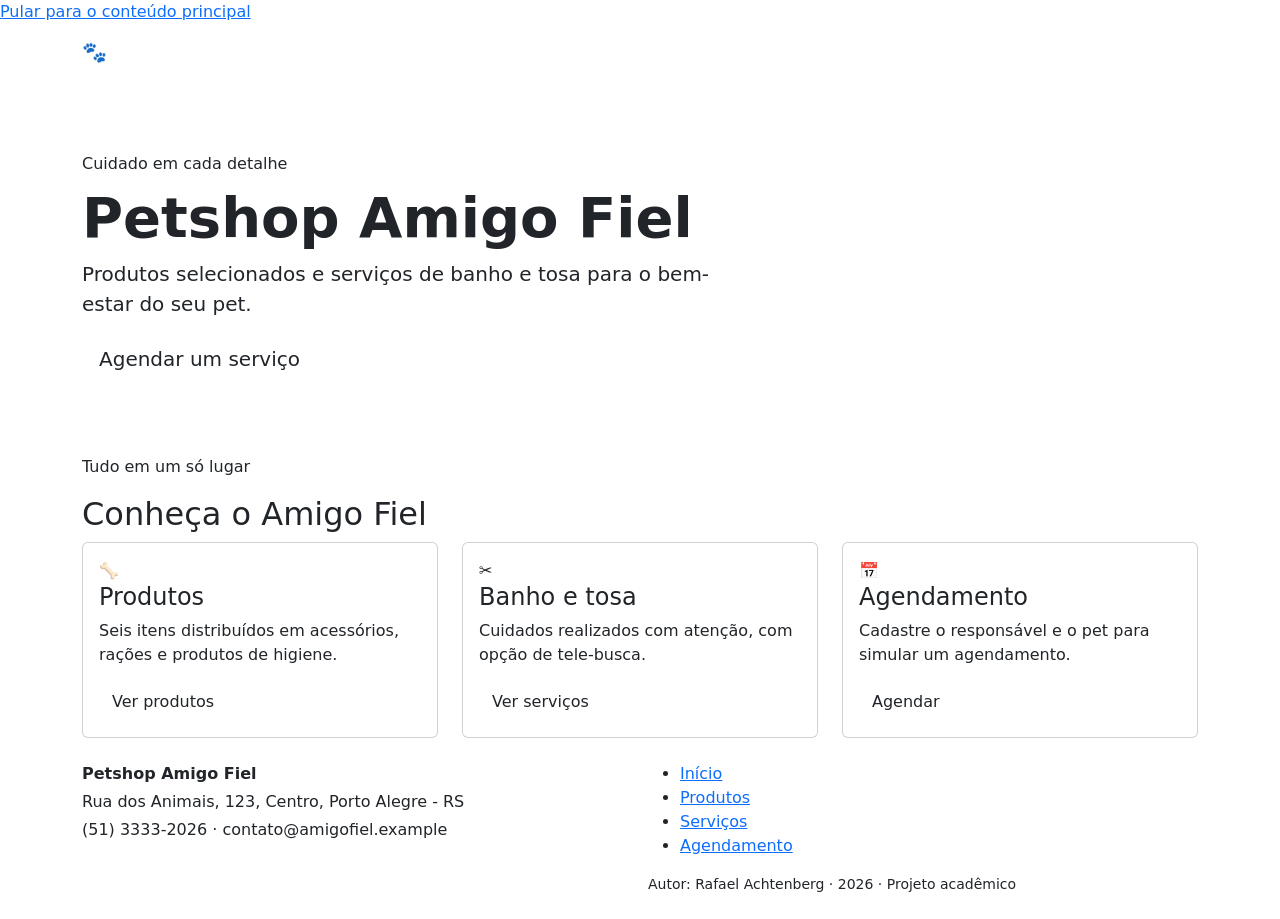
==== fundamentos-de-sistemas-web/fase-2-petshop/index.html @ 92da9399 "feat(fase-2): create project structure" ====
<!doctype html>
<html lang="pt-BR">
<head>
    <meta charset="utf-8">
    <meta name="viewport" content="width=device-width, initial-scale=1">
    <meta name="description" content="Produtos, banho, tosa e agendamento no Petshop Amigo Fiel.">
    <title>Início | Petshop Amigo Fiel</title>
    <link href="https://cdn.jsdelivr.net/npm/bootstrap@5.3.8/dist/css/bootstrap.min.css" rel="stylesheet" integrity="sha384-sRIl4kxILFvY47J16cr9ZwB07vP4J8+LH7qKQnuqkuIAvNWLzeN8tE5YBujZqJLB" crossorigin="anonymous">
    <link rel="stylesheet" href="css/estilos.css">
</head>
<body>
    <a class="skip-link" href="#conteudo-principal">Pular para o conteúdo principal</a>
    <header>
        <nav class="navbar navbar-expand-lg navbar-dark" aria-label="Navegação principal">
            <div class="container">
                <a class="navbar-brand" href="index.html">🐾 Amigo Fiel</a>
                <button class="navbar-toggler" type="button" data-bs-toggle="collapse" data-bs-target="#menuPrincipal" aria-controls="menuPrincipal" aria-expanded="false" aria-label="Abrir menu de navegação">
                    <span class="navbar-toggler-icon"></span>
                </button>
                <div class="collapse navbar-collapse" id="menuPrincipal">
                    <ul class="navbar-nav ms-auto">
                        <li class="nav-item"><a class="nav-link active" href="index.html" aria-current="page">Início</a></li>
                        <li class="nav-item"><a class="nav-link" href="produtos.html">Produtos</a></li>
                        <li class="nav-item"><a class="nav-link" href="servicos.html">Serviços</a></li>
                        <li class="nav-item"><a class="nav-link" href="agendamento.html">Agendamento</a></li>
                    </ul>
                </div>
            </div>
        </nav>
    </header>

    <main id="conteudo-principal">
        <section class="hero py-5" aria-labelledby="titulo-principal">
            <div class="container py-lg-4">
                <p class="eyebrow mb-2">Cuidado em cada detalhe</p>
                <h1 id="titulo-principal" class="display-4 fw-bold">Petshop Amigo Fiel</h1>
                <p class="lead col-lg-7">Produtos selecionados e serviços de banho e tosa para o bem-estar do seu pet.</p>
                <a class="btn btn-brand btn-lg" href="agendamento.html">Agendar um serviço</a>
            </div>
        </section>

        <section class="section-space" aria-labelledby="titulo-destaques">
            <div class="container">
                <div class="section-heading">
                    <p class="eyebrow">Tudo em um só lugar</p>
                    <h2 id="titulo-destaques">Conheça o Amigo Fiel</h2>
                </div>
                <div class="row g-4">
                    <div class="col-md-4">
                        <article class="card feature-card h-100">
                            <div class="card-body">
                                <span class="feature-icon" aria-hidden="true">🦴</span>
                                <h3 class="h4">Produtos</h3>
                                <p>Seis itens distribuídos em acessórios, rações e produtos de higiene.</p>
                                <a class="btn btn-outline-brand" href="produtos.html">Ver produtos</a>
                            </div>
                        </article>
                    </div>
                    <div class="col-md-4">
                        <article class="card feature-card h-100">
                            <div class="card-body">
                                <span class="feature-icon" aria-hidden="true">✂️</span>
                                <h3 class="h4">Banho e tosa</h3>
                                <p>Cuidados realizados com atenção, com opção de tele-busca.</p>
                                <a class="btn btn-outline-brand" href="servicos.html">Ver serviços</a>
                            </div>
                        </article>
                    </div>
                    <div class="col-md-4">
                        <article class="card feature-card h-100">
                            <div class="card-body">
                                <span class="feature-icon" aria-hidden="true">📅</span>
                                <h3 class="h4">Agendamento</h3>
                                <p>Cadastre o responsável e o pet para simular um agendamento.</p>
                                <a class="btn btn-outline-brand" href="agendamento.html">Agendar</a>
                            </div>
                        </article>
                    </div>
                </div>
            </div>
        </section>
    </main>

    <footer class="site-footer">
        <div class="container py-4">
            <div class="row g-3 align-items-start">
                <div class="col-lg-6">
                    <p class="fw-bold mb-1">Petshop Amigo Fiel</p>
                    <p class="mb-1">Rua dos Animais, 123, Centro, Porto Alegre - RS</p>
                    <p class="mb-0">(51) 3333-2026 · contato@amigofiel.example</p>
                </div>
                <div class="col-lg-6">
                    <nav aria-label="Navegação do rodapé">
                        <ul class="footer-links">
                            <li><a href="index.html">Início</a></li>
                            <li><a href="produtos.html">Produtos</a></li>
                            <li><a href="servicos.html">Serviços</a></li>
                            <li><a href="agendamento.html">Agendamento</a></li>
                        </ul>
                    </nav>
                    <p class="small mb-0">Autor: Rafael Achtenberg · 2026 · Projeto acadêmico</p>
                </div>
            </div>
        </div>
    </footer>

    <script src="https://cdn.jsdelivr.net/npm/bootstrap@5.3.8/dist/js/bootstrap.bundle.min.js" integrity="sha384-FKyoEForCGlyvwx9Hj09JcYn3nv7wiPVlz7YYwJrWVcXK/BmnVDxM+D2scQbITxI" crossorigin="anonymous"></script>
    <script src="js/script.js"></script>
</body>
</html>
---- fundamentos-de-sistemas-web/fase-2-petshop/css/estilos.css ----
/* Personalizações da Fase 2 serão mantidas neste arquivo. */
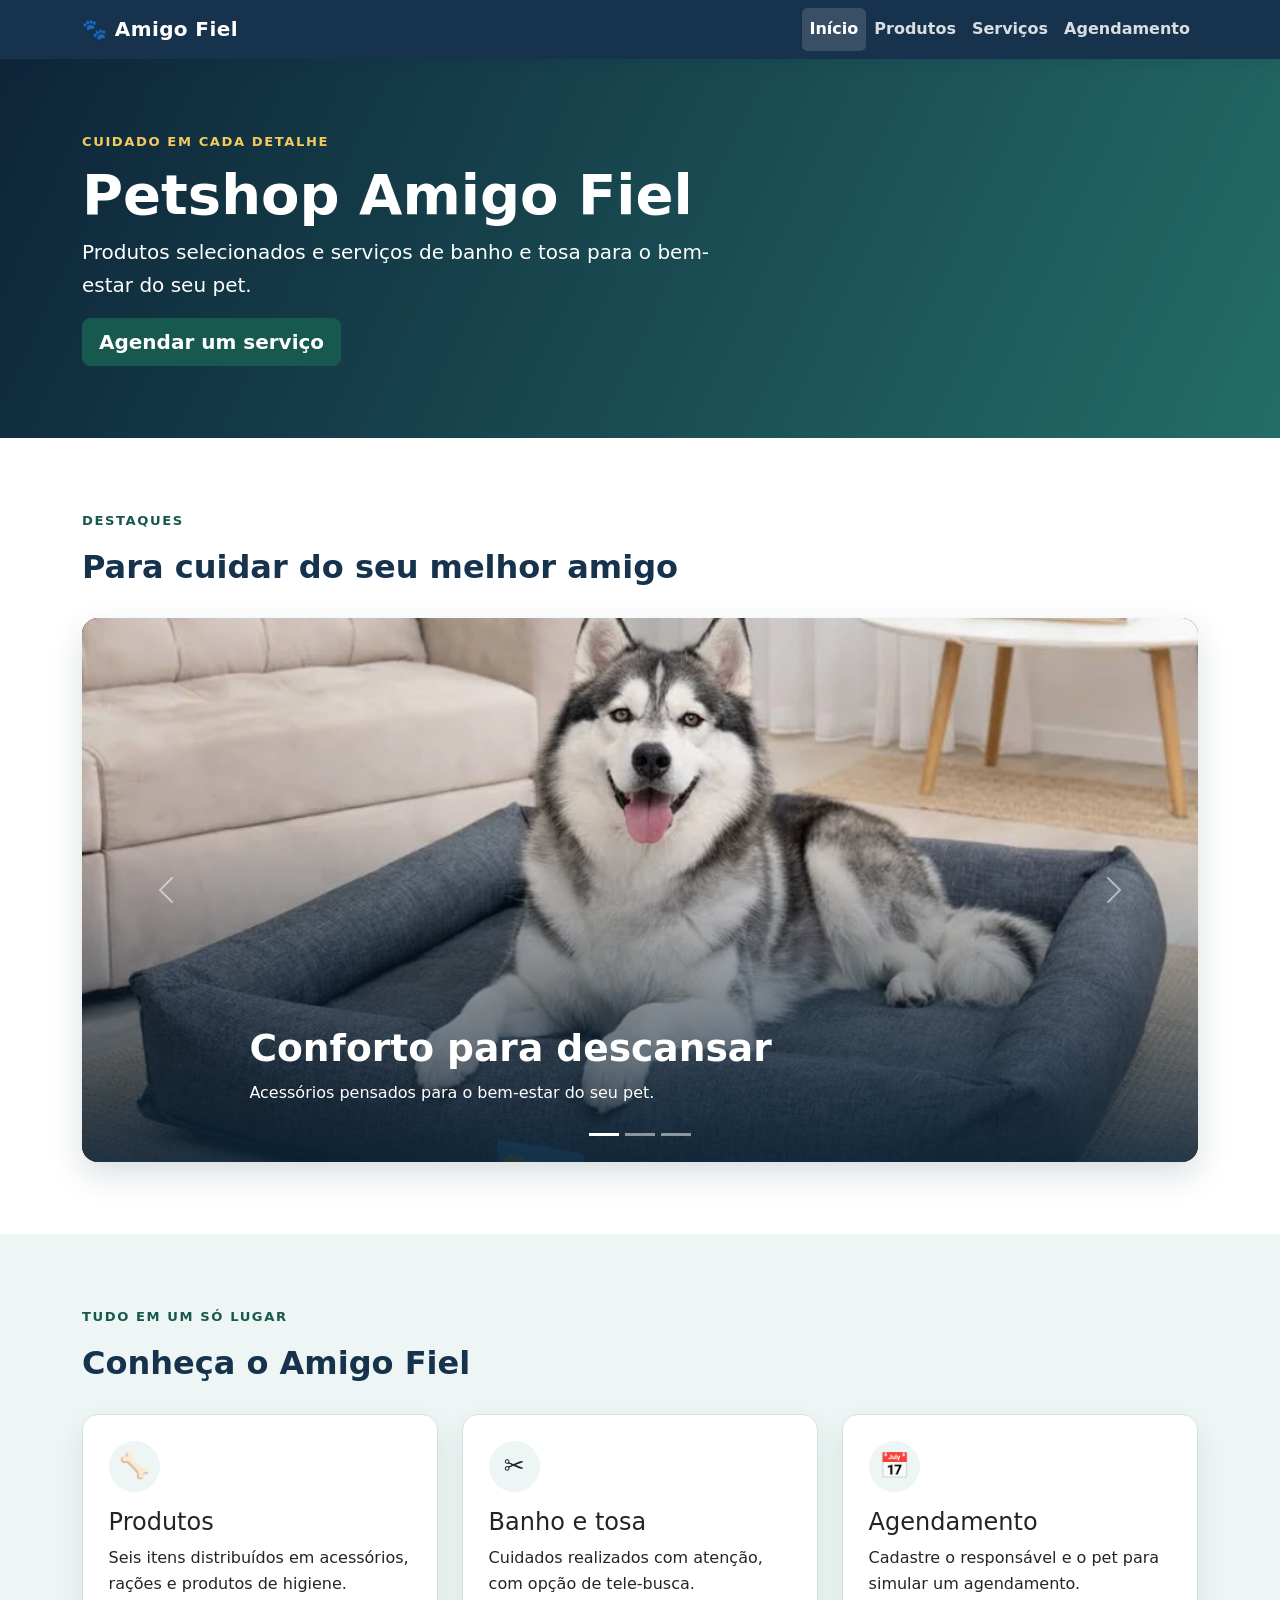
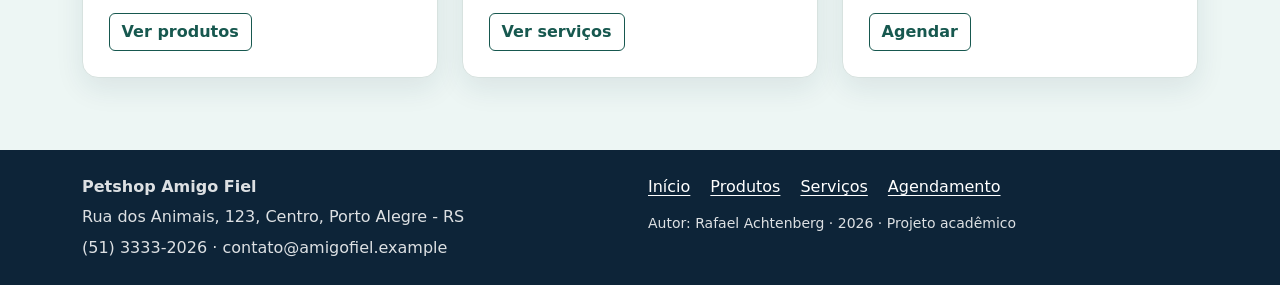
==== commit 0d7141b9: "feat(fase-2): add homepage carousel" ====
--- a/fundamentos-de-sistemas-web/fase-2-petshop/index.html
+++ b/fundamentos-de-sistemas-web/fase-2-petshop/index.html
@@ -39,7 +39,54 @@
             </div>
         </section>
 
-        <section class="section-space" aria-labelledby="titulo-destaques">
+        <section class="section-space" aria-labelledby="titulo-carrossel">
+            <div class="container">
+                <div class="section-heading">
+                    <p class="eyebrow">Destaques</p>
+                    <h2 id="titulo-carrossel">Para cuidar do seu melhor amigo</h2>
+                </div>
+                <div id="carrosselPetshop" class="carousel slide carousel-fade" data-bs-ride="carousel">
+                    <div class="carousel-indicators">
+                        <button type="button" data-bs-target="#carrosselPetshop" data-bs-slide-to="0" class="active" aria-current="true" aria-label="Exibir destaque 1"></button>
+                        <button type="button" data-bs-target="#carrosselPetshop" data-bs-slide-to="1" aria-label="Exibir destaque 2"></button>
+                        <button type="button" data-bs-target="#carrosselPetshop" data-bs-slide-to="2" aria-label="Exibir destaque 3"></button>
+                    </div>
+                    <div class="carousel-inner">
+                        <div class="carousel-item active">
+                            <img src="imagens/cama-cachorro.webp" class="d-block w-100" alt="Cachorro husky descansando em uma cama cinza acolchoada">
+                            <div class="carousel-caption">
+                                <h3>Conforto para descansar</h3>
+                                <p>Acessórios pensados para o bem-estar do seu pet.</p>
+                            </div>
+                        </div>
+                        <div class="carousel-item">
+                            <img src="imagens/tapete-higienico.webp" class="d-block w-100" alt="Cachorro labrador deitado entre tapetes higiênicos azuis">
+                            <div class="carousel-caption">
+                                <h3>Higiene no dia a dia</h3>
+                                <p>Produtos que ajudam a manter o ambiente limpo e organizado.</p>
+                            </div>
+                        </div>
+                        <div class="carousel-item">
+                            <img src="imagens/fraldas-pets.png" class="d-block w-100" alt="Dois cães pequenos usando fraldas próprias para pets">
+                            <div class="carousel-caption">
+                                <h3>Cuidado em todas as fases</h3>
+                                <p>Soluções práticas para necessidades especiais.</p>
+                            </div>
+                        </div>
+                    </div>
+                    <button class="carousel-control-prev" type="button" data-bs-target="#carrosselPetshop" data-bs-slide="prev">
+                        <span class="carousel-control-prev-icon" aria-hidden="true"></span>
+                        <span class="visually-hidden">Destaque anterior</span>
+                    </button>
+                    <button class="carousel-control-next" type="button" data-bs-target="#carrosselPetshop" data-bs-slide="next">
+                        <span class="carousel-control-next-icon" aria-hidden="true"></span>
+                        <span class="visually-hidden">Próximo destaque</span>
+                    </button>
+                </div>
+            </div>
+        </section>
+
+        <section class="section-space section-tint" aria-labelledby="titulo-destaques">
             <div class="container">
                 <div class="section-heading">
                     <p class="eyebrow">Tudo em um só lugar</p>
--- a/fundamentos-de-sistemas-web/fase-2-petshop/css/estilos.css
+++ b/fundamentos-de-sistemas-web/fase-2-petshop/css/estilos.css
@@ -1 +1,321 @@
-/* Personalizações da Fase 2 serão mantidas neste arquivo. */
+:root {
+    --brand-navy: #17324d;
+    --brand-navy-dark: #0d2438;
+    --brand-teal: #26766c;
+    --brand-teal-dark: #17584f;
+    --brand-gold: #f4c95d;
+    --brand-cream: #fffaf0;
+    --brand-mist: #edf6f4;
+    --text-main: #24313d;
+    --border-soft: #d7e2df;
+}
+
+body {
+    color: var(--text-main);
+    background-color: #fff;
+    font-family: system-ui, -apple-system, "Segoe UI", sans-serif;
+    line-height: 1.65;
+}
+
+a {
+    text-underline-offset: 0.2em;
+}
+
+.skip-link {
+    position: fixed;
+    top: 0.75rem;
+    left: 0.75rem;
+    z-index: 1100;
+    padding: 0.65rem 1rem;
+    color: #fff;
+    background: var(--brand-navy-dark);
+    border-radius: 0.4rem;
+    transform: translateY(-180%);
+}
+
+.skip-link:focus {
+    transform: translateY(0);
+}
+
+.navbar {
+    background: var(--brand-navy);
+    box-shadow: 0 0.2rem 1rem rgb(13 36 56 / 14%);
+}
+
+.navbar-brand {
+    font-size: 1.25rem;
+    font-weight: 800;
+    letter-spacing: 0.02em;
+}
+
+.navbar .nav-link {
+    color: rgb(255 255 255 / 84%);
+    font-weight: 650;
+    border-radius: 0.35rem;
+}
+
+.navbar .nav-link:hover,
+.navbar .nav-link:focus-visible,
+.navbar .nav-link.active {
+    color: #fff;
+    background-color: rgb(255 255 255 / 14%);
+}
+
+.hero {
+    color: #fff;
+    background:
+        linear-gradient(115deg, rgb(13 36 56 / 95%), rgb(38 118 108 / 86%)),
+        var(--brand-navy);
+}
+
+.eyebrow {
+    color: var(--brand-teal-dark);
+    font-size: 0.82rem;
+    font-weight: 800;
+    letter-spacing: 0.12em;
+    text-transform: uppercase;
+}
+
+.hero .eyebrow,
+.page-header .eyebrow {
+    color: var(--brand-gold);
+}
+
+.page-header {
+    padding-block: 3.5rem;
+    color: #fff;
+    background:
+        radial-gradient(circle at 85% 20%, rgb(244 201 93 / 25%), transparent 20rem),
+        linear-gradient(120deg, var(--brand-navy-dark), var(--brand-teal));
+}
+
+.page-header h1 {
+    font-weight: 800;
+}
+
+.section-space {
+    padding-block: 4.5rem;
+}
+
+.section-tint {
+    background: var(--brand-mist);
+}
+
+.section-heading {
+    max-width: 45rem;
+    margin-bottom: 2rem;
+}
+
+.section-heading h2 {
+    color: var(--brand-navy);
+    font-weight: 800;
+}
+
+.carousel {
+    overflow: hidden;
+    background: var(--brand-navy-dark);
+    border-radius: 1rem;
+    box-shadow: 0 0.8rem 2rem rgb(23 50 77 / 16%);
+}
+
+.carousel-item img {
+    height: clamp(22rem, 54vw, 34rem);
+    object-fit: cover;
+}
+
+.carousel-item::after {
+    position: absolute;
+    inset: 0;
+    content: "";
+    background: linear-gradient(0deg, rgb(13 36 56 / 88%), transparent 62%);
+}
+
+.carousel-caption {
+    z-index: 1;
+    text-align: left;
+}
+
+.carousel-caption h3 {
+    font-size: clamp(1.5rem, 4vw, 2.35rem);
+    font-weight: 800;
+}
+
+.card {
+    border-color: var(--border-soft);
+    border-radius: 1rem;
+}
+
+.feature-card,
+.product-card,
+.service-card {
+    overflow: hidden;
+    box-shadow: 0 0.65rem 1.8rem rgb(23 50 77 / 9%);
+    transition: transform 180ms ease, box-shadow 180ms ease;
+}
+
+.feature-card:hover,
+.product-card:hover,
+.service-card:hover {
+    transform: translateY(-0.2rem);
+    box-shadow: 0 0.9rem 2rem rgb(23 50 77 / 14%);
+}
+
+.feature-card .card-body {
+    padding: 1.6rem;
+}
+
+.feature-icon,
+.service-icon {
+    display: inline-grid;
+    width: 3.2rem;
+    height: 3.2rem;
+    margin-bottom: 1rem;
+    place-items: center;
+    background: var(--brand-mist);
+    border-radius: 50%;
+    font-size: 1.55rem;
+}
+
+.product-card .card-img-top {
+    width: 100%;
+    height: 19rem;
+    object-fit: cover;
+    background: #fff;
+}
+
+.product-card .product-contain {
+    object-fit: contain;
+    padding: 1rem;
+}
+
+.product-card .card-body {
+    padding: 1.5rem;
+}
+
+.price {
+    color: var(--brand-teal-dark);
+    font-size: 1.35rem;
+    font-weight: 800;
+}
+
+.price-list {
+    padding: 0;
+    margin: 1.5rem 0;
+    list-style: none;
+}
+
+.price-list li {
+    display: flex;
+    gap: 1rem;
+    justify-content: space-between;
+    padding-block: 0.75rem;
+    border-bottom: 1px solid var(--border-soft);
+}
+
+.price-list strong {
+    color: var(--brand-teal-dark);
+    white-space: nowrap;
+}
+
+.step-card {
+    height: 100%;
+    padding: 1.5rem;
+    background: #fff;
+    border: 1px solid var(--border-soft);
+    border-radius: 0.85rem;
+}
+
+.step-card > span {
+    display: inline-grid;
+    width: 2.25rem;
+    height: 2.25rem;
+    margin-bottom: 1rem;
+    place-items: center;
+    color: #fff;
+    background: var(--brand-teal-dark);
+    border-radius: 50%;
+    font-weight: 800;
+}
+
+.btn-brand {
+    color: #fff;
+    background-color: var(--brand-teal-dark);
+    border-color: var(--brand-teal-dark);
+    font-weight: 700;
+}
+
+.btn-brand:hover,
+.btn-brand:focus-visible {
+    color: var(--brand-navy-dark);
+    background-color: var(--brand-gold);
+    border-color: var(--brand-gold);
+}
+
+.btn-outline-brand {
+    color: var(--brand-teal-dark);
+    border-color: var(--brand-teal-dark);
+    font-weight: 700;
+}
+
+.btn-outline-brand:hover,
+.btn-outline-brand:focus-visible {
+    color: #fff;
+    background-color: var(--brand-teal-dark);
+    border-color: var(--brand-teal-dark);
+}
+
+.form-shell {
+    padding: clamp(1.25rem, 4vw, 2.5rem);
+    background: #fff;
+    border: 1px solid var(--border-soft);
+    border-radius: 1rem;
+    box-shadow: 0 0.8rem 2rem rgb(23 50 77 / 10%);
+}
+
+.site-footer {
+    color: rgb(255 255 255 / 86%);
+    background: var(--brand-navy-dark);
+}
+
+.footer-links {
+    display: flex;
+    flex-wrap: wrap;
+    gap: 0.75rem 1.25rem;
+    padding: 0;
+    margin: 0 0 0.75rem;
+    list-style: none;
+}
+
+.footer-links a {
+    color: #fff;
+}
+
+:focus-visible {
+    outline: 3px solid #f2b705;
+    outline-offset: 3px;
+}
+
+@media (prefers-reduced-motion: reduce) {
+    *,
+    *::before,
+    *::after {
+        scroll-behavior: auto !important;
+        transition-duration: 0.01ms !important;
+    }
+}
+
+@media (max-width: 575.98px) {
+    .section-space {
+        padding-block: 3rem;
+    }
+
+    .product-card .card-img-top {
+        height: 16rem;
+    }
+
+    .price-list li {
+        align-items: flex-start;
+        flex-direction: column;
+        gap: 0.15rem;
+    }
+}
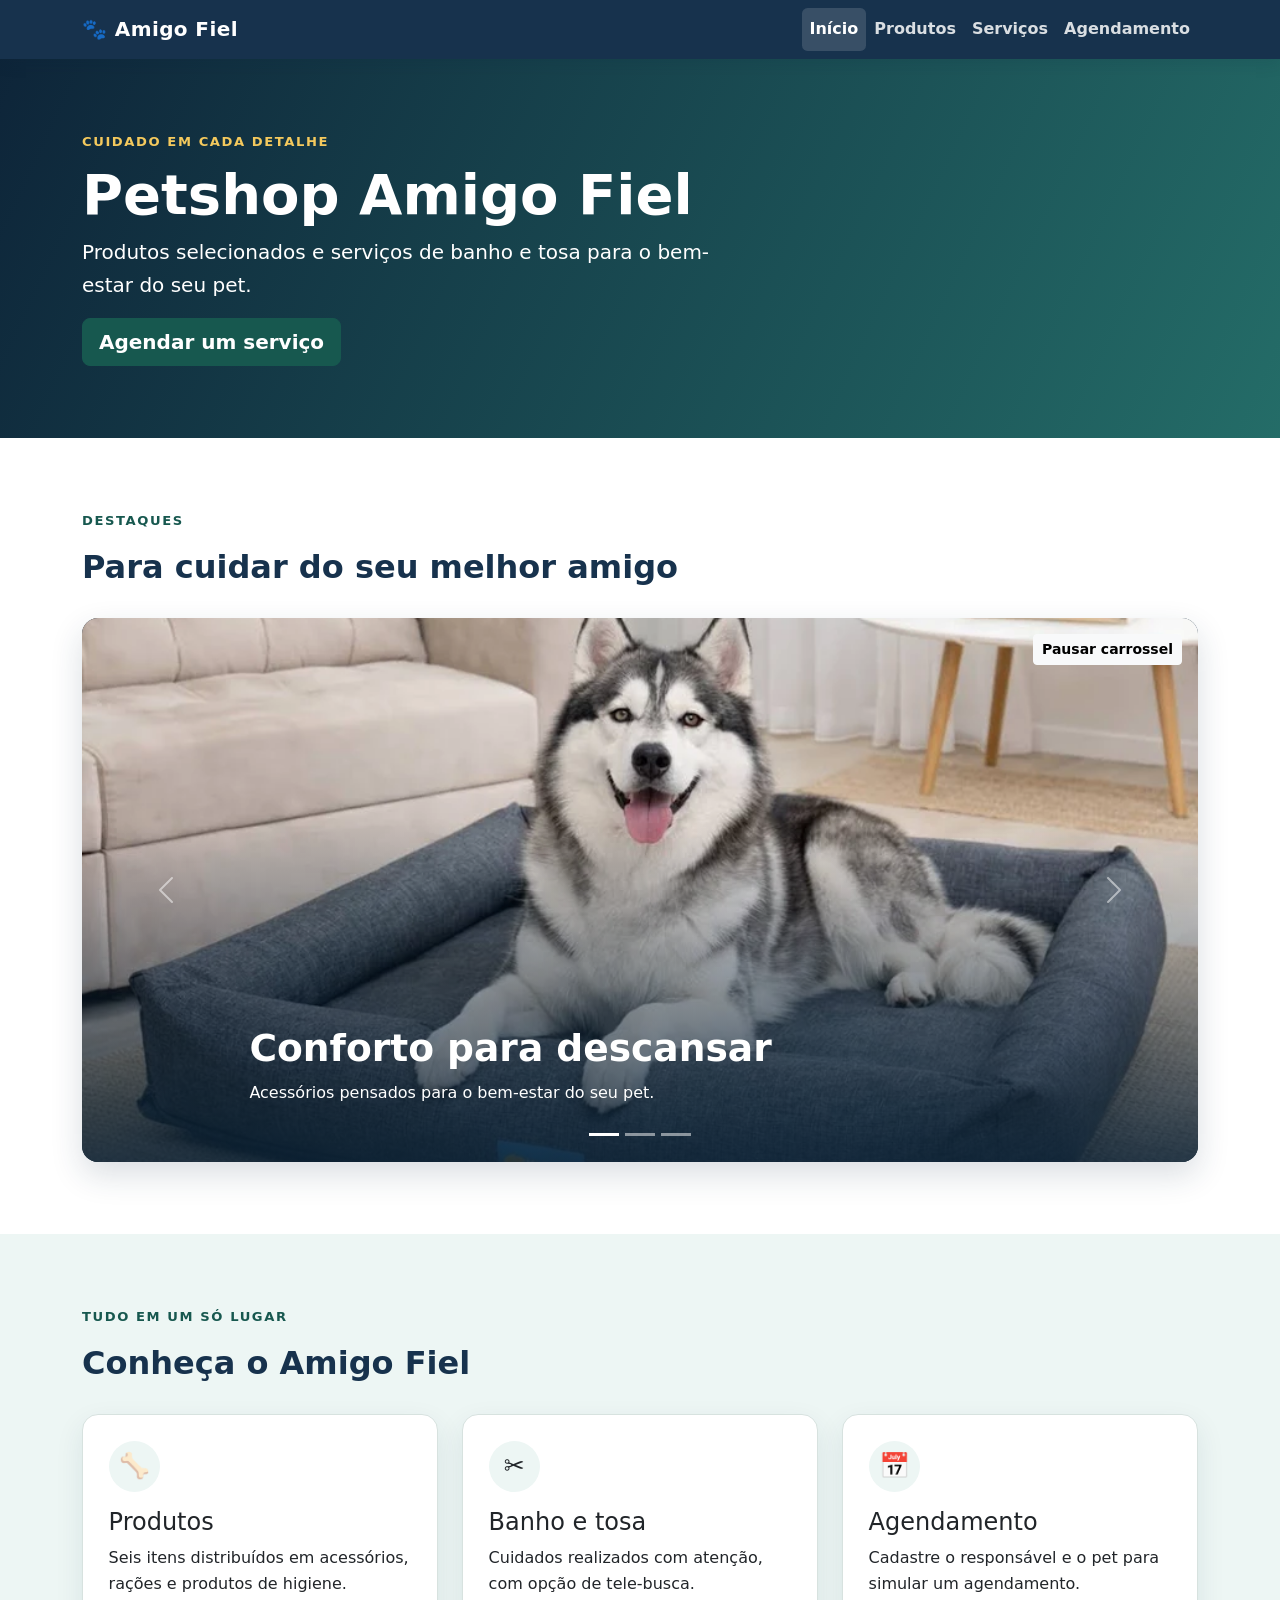
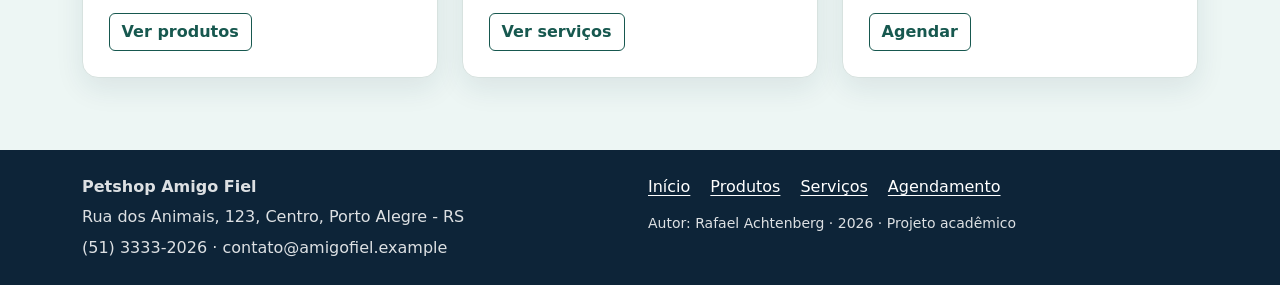
==== commit d1d51152: "a11y(fase-2): improve navigation and carousel controls" ====
--- a/fundamentos-de-sistemas-web/fase-2-petshop/index.html
+++ b/fundamentos-de-sistemas-web/fase-2-petshop/index.html
@@ -13,7 +13,7 @@
     <header>
         <nav class="navbar navbar-expand-lg navbar-dark" aria-label="Navegação principal">
             <div class="container">
-                <a class="navbar-brand" href="index.html">🐾 Amigo Fiel</a>
+                <a class="navbar-brand" href="index.html" aria-label="Petshop Amigo Fiel, página inicial"><span aria-hidden="true">🐾</span> Amigo Fiel</a>
                 <button class="navbar-toggler" type="button" data-bs-toggle="collapse" data-bs-target="#menuPrincipal" aria-controls="menuPrincipal" aria-expanded="false" aria-label="Abrir menu de navegação">
                     <span class="navbar-toggler-icon"></span>
                 </button>
@@ -81,6 +81,9 @@
                     <button class="carousel-control-next" type="button" data-bs-target="#carrosselPetshop" data-bs-slide="next">
                         <span class="carousel-control-next-icon" aria-hidden="true"></span>
                         <span class="visually-hidden">Próximo destaque</span>
+                    </button>
+                    <button id="controleCarrossel" class="carousel-pause btn btn-light btn-sm" type="button" aria-controls="carrosselPetshop" aria-pressed="false">
+                        Pausar carrossel
                     </button>
                 </div>
             </div>
--- a/fundamentos-de-sistemas-web/fase-2-petshop/css/estilos.css
+++ b/fundamentos-de-sistemas-web/fase-2-petshop/css/estilos.css
@@ -140,6 +140,14 @@
     font-weight: 800;
 }
 
+.carousel-pause {
+    position: absolute;
+    top: 1rem;
+    right: 1rem;
+    z-index: 2;
+    font-weight: 700;
+}
+
 .card {
     border-color: var(--border-soft);
     border-radius: 1rem;
@@ -272,6 +280,65 @@
     box-shadow: 0 0.8rem 2rem rgb(23 50 77 / 10%);
 }
 
+.current-time {
+    padding: 0.75rem 1rem;
+    color: var(--brand-navy-dark);
+    background: var(--brand-mist);
+    border-left: 0.3rem solid var(--brand-teal-dark);
+}
+
+.form-section {
+    padding: 0;
+    margin: 2.5rem 0;
+    border: 0;
+}
+
+.form-section > legend {
+    padding-bottom: 0.55rem;
+    margin-bottom: 1.25rem;
+    color: var(--brand-navy);
+    border-bottom: 2px solid var(--brand-gold);
+    font-size: 1.35rem;
+    font-weight: 800;
+}
+
+.choice-group {
+    padding: 0;
+    border: 0;
+}
+
+.form-label,
+.choice-group > legend {
+    font-weight: 700;
+}
+
+.form-control:focus,
+.form-select:focus,
+.form-check-input:focus {
+    border-color: var(--brand-teal);
+    box-shadow: 0 0 0 0.25rem rgb(38 118 108 / 22%);
+}
+
+.was-validated .choice-group:has(input:invalid) > .invalid-feedback {
+    display: block;
+}
+
+.modality-message {
+    padding: 0.85rem 1rem;
+    margin: 0;
+    background: var(--brand-cream);
+    border: 1px solid #e3c76c;
+    border-radius: 0.5rem;
+}
+
+.result-box {
+    padding: 1.25rem;
+    color: var(--brand-navy-dark);
+    background: #e5f5ed;
+    border: 2px solid #2e7d5a;
+    border-radius: 0.75rem;
+}
+
 .site-footer {
     color: rgb(255 255 255 / 86%);
     background: var(--brand-navy-dark);
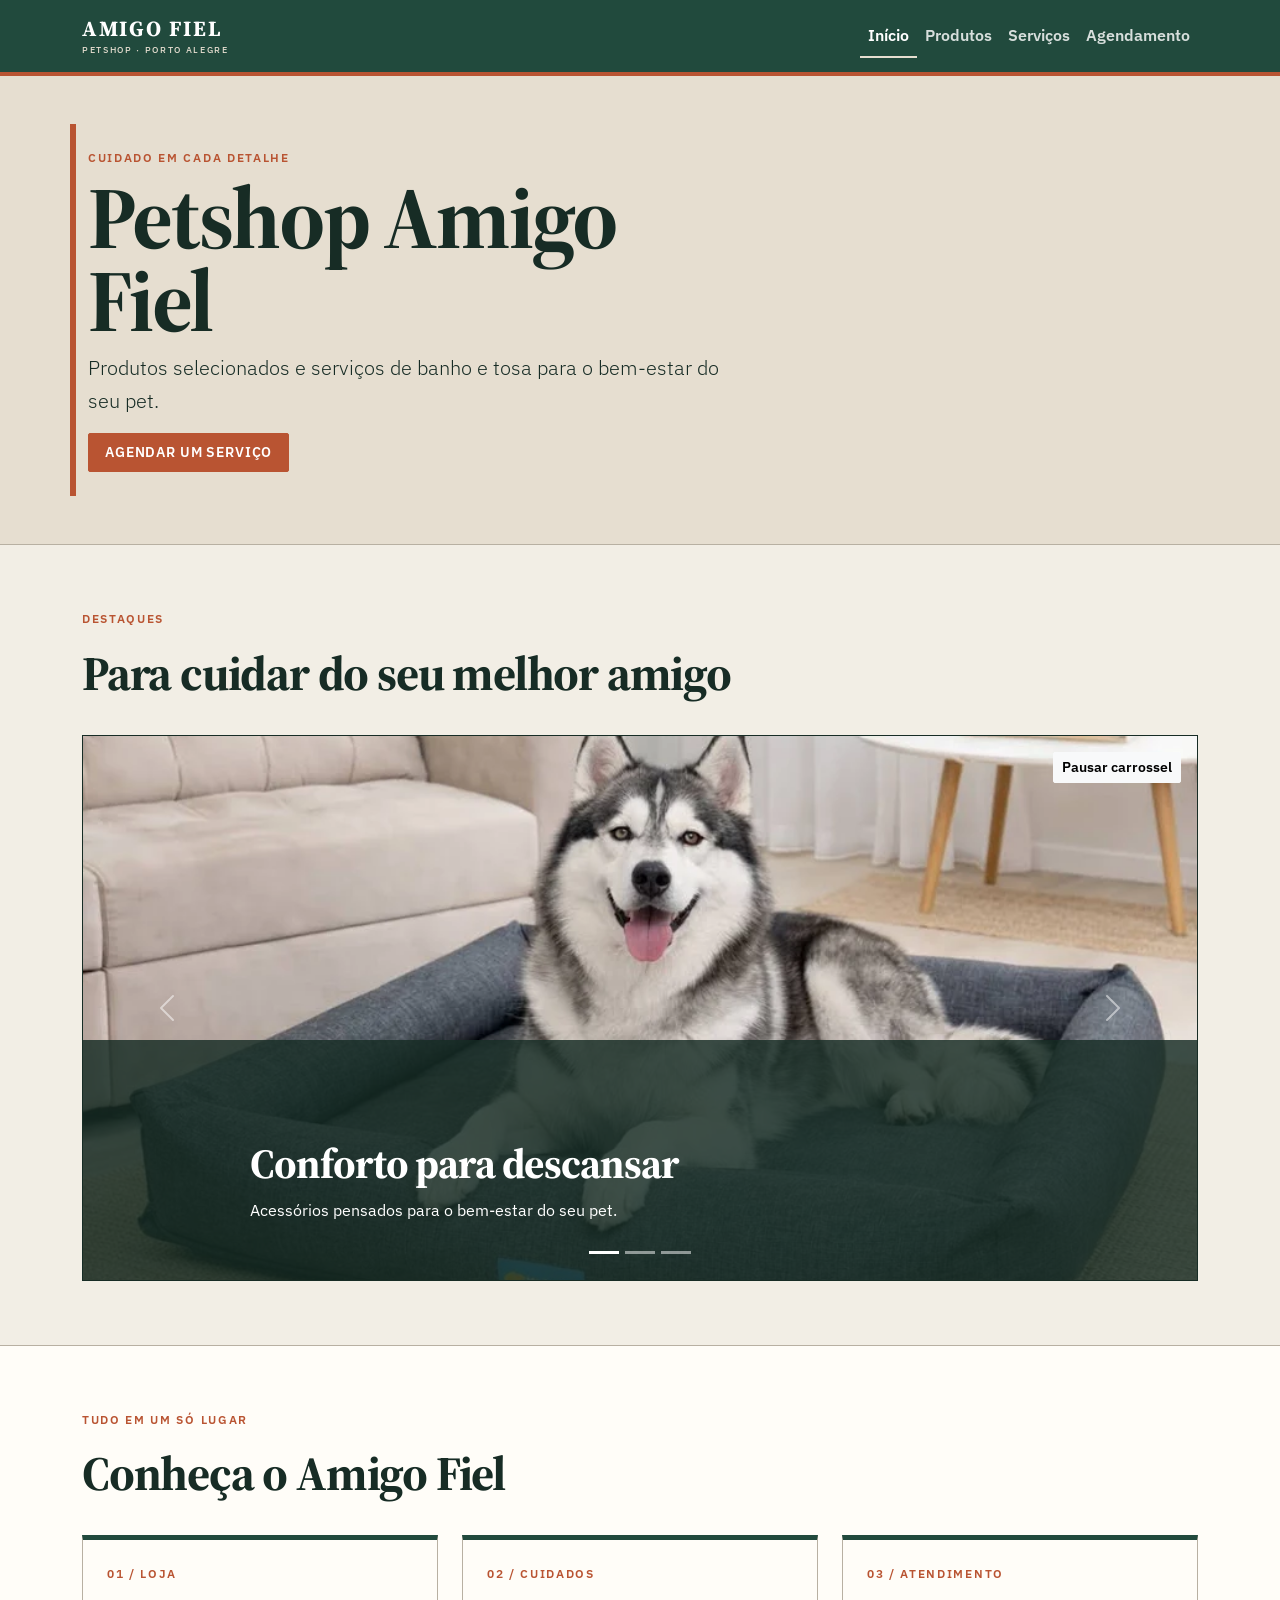
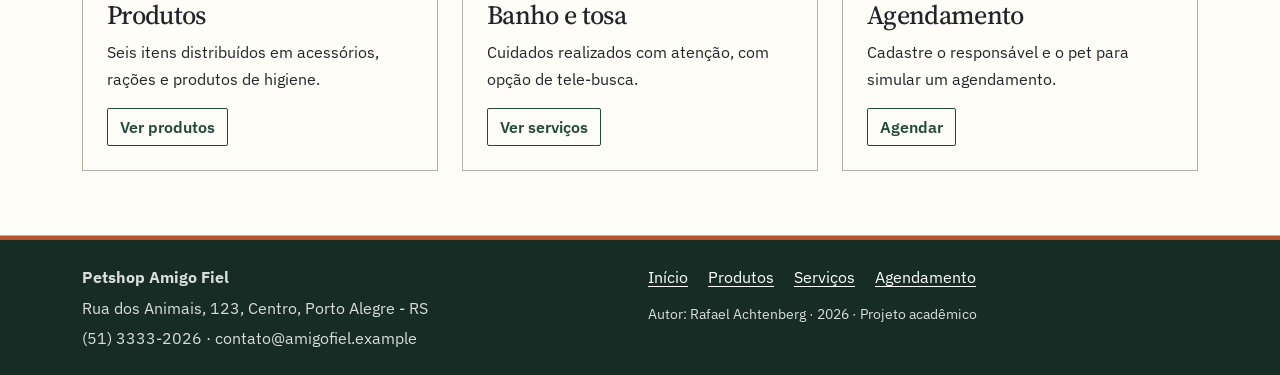
==== commit 4e18c763: "style(fase-2): adopt editorial petshop identity" ====
--- a/fundamentos-de-sistemas-web/fase-2-petshop/index.html
+++ b/fundamentos-de-sistemas-web/fase-2-petshop/index.html
@@ -13,7 +13,7 @@
     <header>
         <nav class="navbar navbar-expand-lg navbar-dark" aria-label="Navegação principal">
             <div class="container">
-                <a class="navbar-brand" href="index.html" aria-label="Petshop Amigo Fiel, página inicial"><span aria-hidden="true">🐾</span> Amigo Fiel</a>
+                <a class="navbar-brand" href="index.html" aria-label="Petshop Amigo Fiel, página inicial">Amigo Fiel</a>
                 <button class="navbar-toggler" type="button" data-bs-toggle="collapse" data-bs-target="#menuPrincipal" aria-controls="menuPrincipal" aria-expanded="false" aria-label="Abrir menu de navegação">
                     <span class="navbar-toggler-icon"></span>
                 </button>
@@ -99,7 +99,7 @@
                     <div class="col-md-4">
                         <article class="card feature-card h-100">
                             <div class="card-body">
-                                <span class="feature-icon" aria-hidden="true">🦴</span>
+                                <p class="feature-kicker">01 / Loja</p>
                                 <h3 class="h4">Produtos</h3>
                                 <p>Seis itens distribuídos em acessórios, rações e produtos de higiene.</p>
                                 <a class="btn btn-outline-brand" href="produtos.html">Ver produtos</a>
@@ -109,7 +109,7 @@
                     <div class="col-md-4">
                         <article class="card feature-card h-100">
                             <div class="card-body">
-                                <span class="feature-icon" aria-hidden="true">✂️</span>
+                                <p class="feature-kicker">02 / Cuidados</p>
                                 <h3 class="h4">Banho e tosa</h3>
                                 <p>Cuidados realizados com atenção, com opção de tele-busca.</p>
                                 <a class="btn btn-outline-brand" href="servicos.html">Ver serviços</a>
@@ -119,7 +119,7 @@
                     <div class="col-md-4">
                         <article class="card feature-card h-100">
                             <div class="card-body">
-                                <span class="feature-icon" aria-hidden="true">📅</span>
+                                <p class="feature-kicker">03 / Atendimento</p>
                                 <h3 class="h4">Agendamento</h3>
                                 <p>Cadastre o responsável e o pet para simular um agendamento.</p>
                                 <a class="btn btn-outline-brand" href="agendamento.html">Agendar</a>
--- a/fundamentos-de-sistemas-web/fase-2-petshop/css/estilos.css
+++ b/fundamentos-de-sistemas-web/fase-2-petshop/css/estilos.css
@@ -1,20 +1,29 @@
+@import url("https://fonts.googleapis.com/css2?family=IBM+Plex+Sans:wght@400;500;600&family=Source+Serif+4:opsz,wght@8..60,600;8..60,700&display=swap");
+
 :root {
-    --brand-navy: #17324d;
-    --brand-navy-dark: #0d2438;
-    --brand-teal: #26766c;
-    --brand-teal-dark: #17584f;
-    --brand-gold: #f4c95d;
-    --brand-cream: #fffaf0;
-    --brand-mist: #edf6f4;
-    --text-main: #24313d;
-    --border-soft: #d7e2df;
+    --ink: #172c25;
+    --forest: #214a3d;
+    --rust: #b95432;
+    --paper: #f2eee5;
+    --surface: #fffdf8;
+    --soft: #e6ded0;
+    --line: #b8b0a2;
+    --muted: #6d6a61;
 }
 
 body {
-    color: var(--text-main);
-    background-color: #fff;
-    font-family: system-ui, -apple-system, "Segoe UI", sans-serif;
+    color: var(--ink);
+    background: var(--paper);
+    font-family: "IBM Plex Sans", sans-serif;
     line-height: 1.65;
+}
+
+h1,
+h2,
+h3,
+legend {
+    font-family: "Source Serif 4", Georgia, serif;
+    letter-spacing: -0.025em;
 }
 
 a {
@@ -28,8 +37,7 @@
     z-index: 1100;
     padding: 0.65rem 1rem;
     color: #fff;
-    background: var(--brand-navy-dark);
-    border-radius: 0.4rem;
+    background: var(--ink);
     transform: translateY(-180%);
 }
 
@@ -38,84 +46,108 @@
 }
 
 .navbar {
-    background: var(--brand-navy);
-    box-shadow: 0 0.2rem 1rem rgb(13 36 56 / 14%);
+    padding-block: 0.8rem;
+    background: var(--forest);
+    border-bottom: 4px solid var(--rust);
 }
 
 .navbar-brand {
-    font-size: 1.25rem;
-    font-weight: 800;
-    letter-spacing: 0.02em;
+    color: #fff;
+    font-family: "Source Serif 4", Georgia, serif;
+    font-size: 1.35rem;
+    font-weight: 700;
+    letter-spacing: 0.08em;
+    line-height: 1;
+    text-transform: uppercase;
+}
+
+.navbar-brand::after {
+    display: block;
+    margin-top: 0.35rem;
+    color: var(--soft);
+    content: "PETSHOP · PORTO ALEGRE";
+    font-family: "IBM Plex Sans", sans-serif;
+    font-size: 0.58rem;
+    font-weight: 500;
+    letter-spacing: 0.18em;
 }
 
 .navbar .nav-link {
-    color: rgb(255 255 255 / 84%);
-    font-weight: 650;
-    border-radius: 0.35rem;
+    color: rgb(255 255 255 / 82%);
+    font-weight: 600;
 }
 
 .navbar .nav-link:hover,
 .navbar .nav-link:focus-visible,
 .navbar .nav-link.active {
     color: #fff;
-    background-color: rgb(255 255 255 / 14%);
+    border-bottom: 2px solid var(--soft);
 }
 
 .hero {
-    color: #fff;
-    background:
-        linear-gradient(115deg, rgb(13 36 56 / 95%), rgb(38 118 108 / 86%)),
-        var(--brand-navy);
-}
-
-.eyebrow {
-    color: var(--brand-teal-dark);
-    font-size: 0.82rem;
-    font-weight: 800;
-    letter-spacing: 0.12em;
+    color: var(--ink);
+    background: var(--soft);
+    border-bottom: 1px solid var(--line);
+}
+
+.hero .container {
+    border-left: 6px solid var(--rust);
+}
+
+.hero .display-4 {
+    max-width: 13ch;
+    font-size: clamp(3rem, 7vw, 5.5rem);
+    line-height: 0.95;
+}
+
+.eyebrow,
+.feature-kicker,
+.service-label {
+    color: var(--rust);
+    font-size: 0.75rem;
+    font-weight: 600;
+    letter-spacing: 0.14em;
     text-transform: uppercase;
 }
 
-.hero .eyebrow,
-.page-header .eyebrow {
-    color: var(--brand-gold);
-}
-
 .page-header {
-    padding-block: 3.5rem;
-    color: #fff;
-    background:
-        radial-gradient(circle at 85% 20%, rgb(244 201 93 / 25%), transparent 20rem),
-        linear-gradient(120deg, var(--brand-navy-dark), var(--brand-teal));
+    padding-block: 3rem;
+    color: var(--ink);
+    background: var(--soft);
+    border-bottom: 1px solid var(--line);
 }
 
 .page-header h1 {
-    font-weight: 800;
+    max-width: 17ch;
+    font-size: clamp(2.8rem, 6vw, 4.8rem);
+    font-weight: 700;
+    line-height: 0.98;
 }
 
 .section-space {
-    padding-block: 4.5rem;
+    padding-block: 4rem;
 }
 
 .section-tint {
-    background: var(--brand-mist);
+    background: var(--surface);
+    border-block: 1px solid var(--line);
 }
 
 .section-heading {
-    max-width: 45rem;
+    max-width: 44rem;
     margin-bottom: 2rem;
 }
 
 .section-heading h2 {
-    color: var(--brand-navy);
-    font-weight: 800;
+    color: var(--ink);
+    font-size: clamp(2rem, 4vw, 3rem);
+    font-weight: 700;
 }
 
 .carousel {
     overflow: hidden;
-    background: var(--brand-navy-dark);
-    border-radius: 1rem;
-    box-shadow: 0 0.8rem 2rem rgb(23 50 77 / 16%);
+    background: var(--ink);
+    border: 1px solid var(--ink);
 }
 
 .carousel-item img {
@@ -125,9 +157,10 @@
 
 .carousel-item::after {
     position: absolute;
-    inset: 0;
+    inset: auto 0 0;
+    height: 44%;
     content: "";
-    background: linear-gradient(0deg, rgb(13 36 56 / 88%), transparent 62%);
+    background: rgb(23 44 37 / 82%);
 }
 
 .carousel-caption {
@@ -136,8 +169,8 @@
 }
 
 .carousel-caption h3 {
-    font-size: clamp(1.5rem, 4vw, 2.35rem);
-    font-weight: 800;
+    font-size: clamp(1.7rem, 4vw, 2.6rem);
+    font-weight: 700;
 }
 
 .carousel-pause {
@@ -145,43 +178,34 @@
     top: 1rem;
     right: 1rem;
     z-index: 2;
-    font-weight: 700;
+    border-radius: 2px;
+    font-weight: 600;
 }
 
 .card {
-    border-color: var(--border-soft);
-    border-radius: 1rem;
+    background: var(--surface);
+    border: 1px solid var(--line);
+    border-radius: 0;
 }
 
 .feature-card,
 .product-card,
 .service-card {
-    overflow: hidden;
-    box-shadow: 0 0.65rem 1.8rem rgb(23 50 77 / 9%);
-    transition: transform 180ms ease, box-shadow 180ms ease;
-}
-
-.feature-card:hover,
-.product-card:hover,
-.service-card:hover {
-    transform: translateY(-0.2rem);
-    box-shadow: 0 0.9rem 2rem rgb(23 50 77 / 14%);
-}
-
-.feature-card .card-body {
-    padding: 1.6rem;
-}
-
-.feature-icon,
-.service-icon {
-    display: inline-grid;
-    width: 3.2rem;
-    height: 3.2rem;
-    margin-bottom: 1rem;
-    place-items: center;
-    background: var(--brand-mist);
-    border-radius: 50%;
-    font-size: 1.55rem;
+    box-shadow: none;
+}
+
+.feature-card {
+    border-top: 5px solid var(--forest);
+}
+
+.feature-card .card-body,
+.product-card .card-body {
+    padding: 1.5rem;
+}
+
+.feature-card h3,
+.service-card h3 {
+    font-size: 1.65rem;
 }
 
 .product-card .card-img-top {
@@ -189,21 +213,20 @@
     height: 19rem;
     object-fit: cover;
     background: #fff;
+    border-bottom: 1px solid var(--line);
+    border-radius: 0;
 }
 
 .product-card .product-contain {
+    padding: 1rem;
     object-fit: contain;
-    padding: 1rem;
-}
-
-.product-card .card-body {
-    padding: 1.5rem;
 }
 
 .price {
-    color: var(--brand-teal-dark);
-    font-size: 1.35rem;
-    font-weight: 800;
+    color: var(--rust);
+    font-family: "Source Serif 4", Georgia, serif;
+    font-size: 1.45rem;
+    font-weight: 700;
 }
 
 .price-list {
@@ -217,74 +240,90 @@
     gap: 1rem;
     justify-content: space-between;
     padding-block: 0.75rem;
-    border-bottom: 1px solid var(--border-soft);
+    border-bottom: 1px solid var(--line);
 }
 
 .price-list strong {
-    color: var(--brand-teal-dark);
+    color: var(--rust);
     white-space: nowrap;
 }
 
 .step-card {
     height: 100%;
     padding: 1.5rem;
-    background: #fff;
-    border: 1px solid var(--border-soft);
-    border-radius: 0.85rem;
+    background: transparent;
+    border-top: 1px solid var(--ink);
 }
 
 .step-card > span {
-    display: inline-grid;
-    width: 2.25rem;
-    height: 2.25rem;
-    margin-bottom: 1rem;
-    place-items: center;
-    color: #fff;
-    background: var(--brand-teal-dark);
-    border-radius: 50%;
-    font-weight: 800;
+    display: block;
+    margin-bottom: 1.25rem;
+    color: var(--rust);
+    font-family: "Source Serif 4", Georgia, serif;
+    font-size: 2.5rem;
+    font-weight: 700;
+    line-height: 1;
+}
+
+.btn {
+    border-radius: 2px;
+    box-shadow: none;
 }
 
 .btn-brand {
     color: #fff;
-    background-color: var(--brand-teal-dark);
-    border-color: var(--brand-teal-dark);
-    font-weight: 700;
+    background: var(--rust);
+    border-color: var(--rust);
+    font-size: 0.88rem;
+    font-weight: 600;
+    letter-spacing: 0.06em;
+    text-transform: uppercase;
 }
 
 .btn-brand:hover,
 .btn-brand:focus-visible {
-    color: var(--brand-navy-dark);
-    background-color: var(--brand-gold);
-    border-color: var(--brand-gold);
+    color: #fff;
+    background: var(--ink);
+    border-color: var(--ink);
 }
 
 .btn-outline-brand {
-    color: var(--brand-teal-dark);
-    border-color: var(--brand-teal-dark);
-    font-weight: 700;
+    color: var(--forest);
+    border-color: var(--forest);
+    font-weight: 600;
 }
 
 .btn-outline-brand:hover,
 .btn-outline-brand:focus-visible {
     color: #fff;
-    background-color: var(--brand-teal-dark);
-    border-color: var(--brand-teal-dark);
+    background: var(--forest);
+    border-color: var(--forest);
+}
+
+.alert-info {
+    color: var(--ink);
+    background: transparent;
+    border: 0;
+    border-left: 5px solid var(--rust);
+    border-radius: 0;
 }
 
 .form-shell {
-    padding: clamp(1.25rem, 4vw, 2.5rem);
-    background: #fff;
-    border: 1px solid var(--border-soft);
-    border-radius: 1rem;
-    box-shadow: 0 0.8rem 2rem rgb(23 50 77 / 10%);
+    padding: clamp(1.5rem, 5vw, 3.5rem);
+    background: var(--surface);
+    border: 1px solid var(--line);
+}
+
+.form-shell > h2 {
+    font-size: 2rem;
 }
 
 .current-time {
-    padding: 0.75rem 1rem;
-    color: var(--brand-navy-dark);
-    background: var(--brand-mist);
-    border-left: 0.3rem solid var(--brand-teal-dark);
+    padding: 0.85rem 1rem;
+    color: var(--ink);
+    background: transparent;
+    border: 1px solid var(--line);
+    border-left: 5px solid var(--forest);
 }
 
 .form-section {
@@ -296,10 +335,10 @@
 .form-section > legend {
     padding-bottom: 0.55rem;
     margin-bottom: 1.25rem;
-    color: var(--brand-navy);
-    border-bottom: 2px solid var(--brand-gold);
-    font-size: 1.35rem;
-    font-weight: 800;
+    color: var(--ink);
+    border-bottom: 1px solid var(--line);
+    font-size: 1.55rem;
+    font-weight: 700;
 }
 
 .choice-group {
@@ -309,14 +348,26 @@
 
 .form-label,
 .choice-group > legend {
-    font-weight: 700;
+    font-weight: 600;
+}
+
+.form-control,
+.form-select {
+    min-height: 2.75rem;
+    background: #fff;
+    border: 1px solid #8d877d;
+    border-radius: 2px;
 }
 
 .form-control:focus,
 .form-select:focus,
 .form-check-input:focus {
-    border-color: var(--brand-teal);
-    box-shadow: 0 0 0 0.25rem rgb(38 118 108 / 22%);
+    border-color: var(--forest);
+    box-shadow: 0 0 0 3px rgb(33 74 61 / 18%);
+}
+
+.form-check-input {
+    border-color: var(--muted);
 }
 
 .was-validated .choice-group:has(input:invalid) > .invalid-feedback {
@@ -326,22 +377,22 @@
 .modality-message {
     padding: 0.85rem 1rem;
     margin: 0;
-    background: var(--brand-cream);
-    border: 1px solid #e3c76c;
-    border-radius: 0.5rem;
+    background: #eee8dc;
+    border: 0;
+    border-left: 4px solid var(--rust);
 }
 
 .result-box {
     padding: 1.25rem;
-    color: var(--brand-navy-dark);
-    background: #e5f5ed;
-    border: 2px solid #2e7d5a;
-    border-radius: 0.75rem;
+    color: var(--ink);
+    background: #e4ebe4;
+    border: 1px solid var(--forest);
 }
 
 .site-footer {
-    color: rgb(255 255 255 / 86%);
-    background: var(--brand-navy-dark);
+    color: rgb(255 255 255 / 84%);
+    background: var(--ink);
+    border-top: 4px solid var(--rust);
 }
 
 .footer-links {
@@ -358,7 +409,7 @@
 }
 
 :focus-visible {
-    outline: 3px solid #f2b705;
+    outline: 3px solid #e2a12e;
     outline-offset: 3px;
 }
 
@@ -372,8 +423,12 @@
 }
 
 @media (max-width: 575.98px) {
+    .hero .container {
+        border-left-width: 4px;
+    }
+
     .section-space {
-        padding-block: 3rem;
+        padding-block: 2.75rem;
     }
 
     .product-card .card-img-top {
@@ -385,4 +440,8 @@
         flex-direction: column;
         gap: 0.15rem;
     }
-}
+
+    .form-shell {
+        padding: 1.25rem;
+    }
+}
